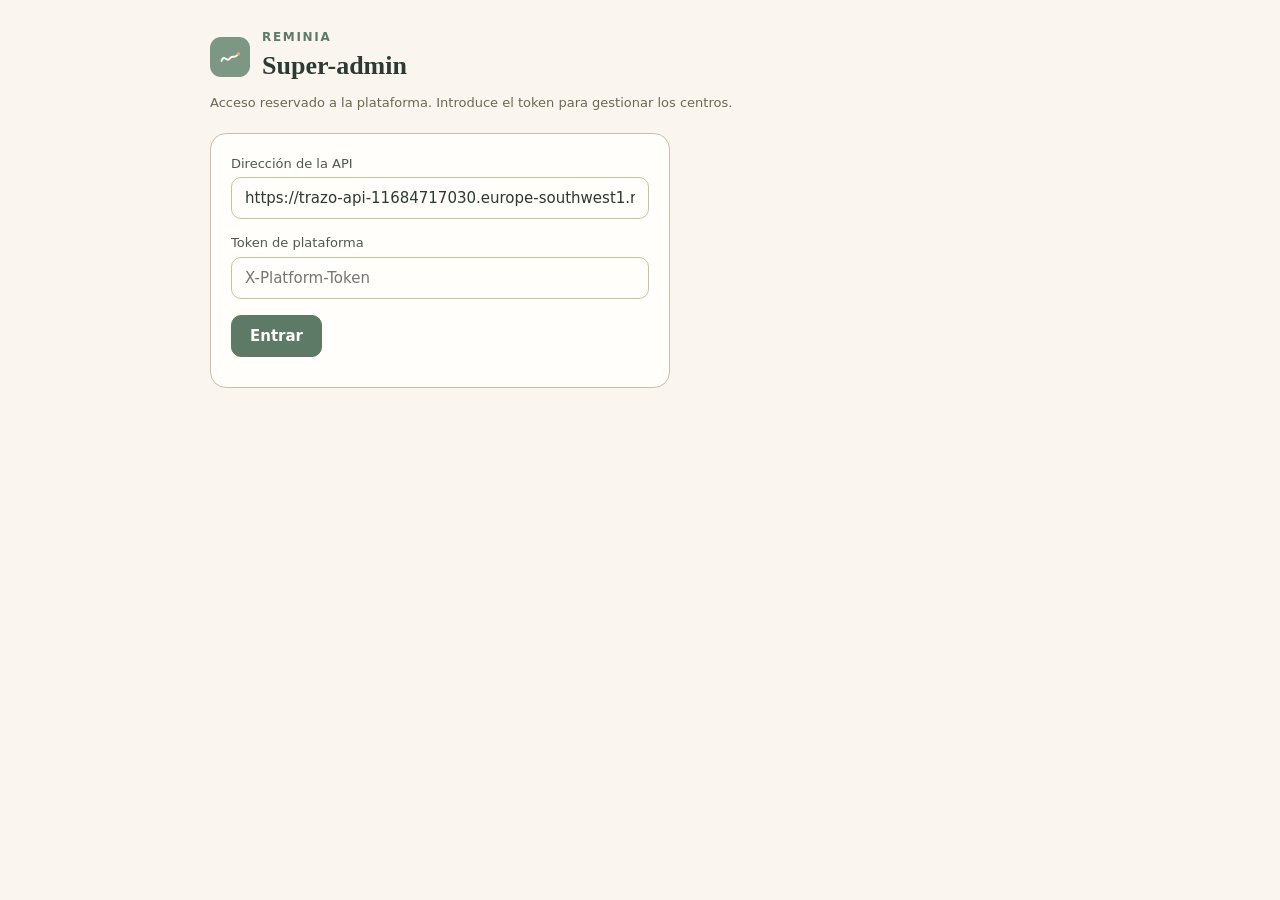
==== apps/superadmin/index.html @ b967303d "Rebrand (panel + superadmin): textos visibles Trazo -> Reminia Wordmark, titulos de pestana, prosa d" ====
<!doctype html>
<html lang="es">
<head>
<meta charset="utf-8">
<meta name="viewport" content="width=device-width, initial-scale=1">
<title>Reminia · Super-admin</title>
<style>
  :root{
    --ivory:#FAF6EF; --card:#F2ECDF; --ink:#2B3A32; --sage:#7C9885; --sage-dark:#5C7A66;
    --coral:#E8A87C; --coral-dark:#C97B4A; --sand:#C9BFA4; --white:#FFFEFB; --muted:#4A5A50; --faint:#6E6752;
  }
  *{box-sizing:border-box}
  body{margin:0;background:var(--ivory);color:var(--ink);
    font-family:"Segoe UI",system-ui,Arial,sans-serif;font-size:16px;line-height:1.5}
  h1,h2,h3{font-family:Georgia,"Times New Roman",serif;font-weight:600;margin:0}
  a{color:inherit}
  .wrap{max-width:900px;margin:0 auto;padding:28px 20px 60px}
  .eyebrow{font-size:12px;letter-spacing:.14em;text-transform:uppercase;color:var(--sage-dark);font-weight:700}
  .logo{display:flex;align-items:center;gap:12px;margin-bottom:6px}
  .logo .mark{width:40px;height:40px;border-radius:11px;background:var(--sage);display:flex;align-items:center;justify-content:center}
  .card{background:var(--white);border:1px solid var(--sand);border-radius:16px;padding:20px;margin-bottom:16px}
  label{display:block;font-size:13px;color:var(--muted);margin-bottom:4px}
  input,select{width:100%;padding:11px 13px;border:1.5px solid var(--sand);border-radius:10px;background:var(--white);
    color:var(--ink);font-size:15px;font-family:inherit}
  input:focus,select:focus{outline:3px solid var(--sage-dark);outline-offset:1px}
  .grid{display:grid;grid-template-columns:repeat(auto-fit,minmax(200px,1fr));gap:12px}
  .btn{border:1.5px solid var(--sage-dark);background:var(--sage-dark);color:var(--white);font-weight:600;
    font-size:15px;padding:11px 18px;border-radius:10px;cursor:pointer;font-family:inherit}
  .btn.ghost{background:transparent;color:var(--sage-dark);border-color:var(--sand)}
  .btn.coral{background:var(--coral-dark);border-color:var(--coral-dark)}
  .btn:disabled{opacity:.5;cursor:not-allowed}
  .row{display:flex;align-items:center;gap:12px;flex-wrap:wrap}
  .grow{flex:1 1 240px}
  .badge{font-size:12px;font-weight:700;padding:3px 10px;border-radius:999px}
  .badge.ok{background:#EDF3EE;color:var(--sage-dark)}
  .badge.block{background:#FBEFE4;color:var(--coral-dark)}
  .muted{color:var(--faint);font-size:13px}
  .msg{font-size:14px;margin-top:10px}
  .msg.err{color:var(--coral-dark)}
  .msg.ok{color:var(--sage-dark)}
  .centro{border:1px solid var(--sand);border-radius:14px;padding:16px;margin-bottom:12px;background:var(--white)}
  .centro.blocked{opacity:.72}
  .staff-list{margin-top:12px;border-top:1px dashed var(--sand);padding-top:10px}
  .staff-row{display:flex;justify-content:space-between;gap:10px;font-size:14px;padding:4px 0}
  .hidden{display:none}
  .topbar{display:flex;justify-content:space-between;align-items:flex-start;gap:16px;margin-bottom:22px}
</style>
</head>
<body>
<div class="wrap">

  <!-- ENTRADA (token) -->
  <section id="gate">
    <div class="logo">
      <span class="mark"><svg width="26" height="26" viewBox="0 0 40 40"><path d="M7 26 C11 14 15 30 20 22 C24 16 27 24 33 15" fill="none" stroke="#FFFEFB" stroke-width="3" stroke-linecap="round"/><circle cx="33" cy="15" r="2.6" fill="#E8A87C"/></svg></span>
      <div><div class="eyebrow">Reminia</div><h1 style="font-size:26px">Super-admin</h1></div>
    </div>
    <p class="muted" style="margin:8px 0 20px">Acceso reservado a la plataforma. Introduce el token para gestionar los centros.</p>
    <div class="card" style="max-width:460px">
      <label>Dirección de la API</label>
      <input id="apiBase" placeholder="http://localhost:8000">
      <label style="margin-top:14px">Token de plataforma</label>
      <input id="token" type="password" placeholder="X-Platform-Token" autocomplete="off">
      <div style="margin-top:16px" class="row">
        <button class="btn" id="entrar">Entrar</button>
      </div>
      <div id="gateMsg" class="msg"></div>
    </div>
  </section>

  <!-- PANEL -->
  <section id="panel" class="hidden">
    <div class="topbar">
      <div class="logo" style="margin:0">
        <span class="mark"><svg width="26" height="26" viewBox="0 0 40 40"><path d="M7 26 C11 14 15 30 20 22 C24 16 27 24 33 15" fill="none" stroke="#FFFEFB" stroke-width="3" stroke-linecap="round"/><circle cx="33" cy="15" r="2.6" fill="#E8A87C"/></svg></span>
        <div><div class="eyebrow">Reminia · Super-admin</div><h1 style="font-size:24px">Centros</h1></div>
      </div>
      <button class="btn ghost" id="salir">Cerrar</button>
    </div>

    <!-- Crear centro -->
    <div class="card">
      <h2 style="font-size:18px;margin-bottom:14px">Dar de alta un centro nuevo</h2>
      <div class="grid">
        <div><label>Nombre del centro</label><input id="cNombre" placeholder="Centro de Día X"></div>
        <div><label>Email del administrador</label><input id="cEmail" placeholder="admin@centrox.es"></div>
        <div><label>Contraseña (mín. 8)</label><input id="cPass" type="password" placeholder="••••••••"></div>
        <div><label>Nombre del administrador</label><input id="cAdmin" placeholder="Nombre Apellidos"></div>
      </div>
      <div class="row" style="margin-top:16px">
        <button class="btn" id="crear">Crear centro + admin</button>
        <span id="crearMsg" class="msg"></span>
      </div>
    </div>

    <div id="lista"></div>
  </section>
</div>

<script>
const $ = (id) => document.getElementById(id);
let API = "", TOKEN = "";

function headers(){ return { "X-Platform-Token": TOKEN, "Content-Type": "application/json" }; }
async function api(path, opts={}){
  const r = await fetch(API + path, { headers: headers(), ...opts });
  const txt = await r.text();
  let body; try { body = txt ? JSON.parse(txt) : null; } catch { body = txt; }
  if(!r.ok){ const e = new Error((body && body.detail) || ("Error "+r.status)); e.status = r.status; throw e; }
  return body;
}

async function entrar(){
  API = ($("apiBase").value.trim() || "http://localhost:8000").replace(/\/$/, "");
  TOKEN = $("token").value.trim();
  $("gateMsg").textContent = "";
  if(!TOKEN){ $("gateMsg").className = "msg err"; $("gateMsg").textContent = "Pon el token."; return; }
  try {
    await api("/plataforma/centros");   // valida el token
    sessionStorage.setItem("tz_api", API);
    sessionStorage.setItem("tz_tok", TOKEN);
    $("gate").classList.add("hidden");
    $("panel").classList.remove("hidden");
    cargar();
  } catch(e){
    $("gateMsg").className = "msg err";
    $("gateMsg").textContent = e.status === 401 ? "Token incorrecto." :
      e.status === 404 ? "La plataforma no tiene token configurado en el servidor." :
      "No se pudo conectar con la API. Revisa la dirección.";
  }
}

function salir(){
  sessionStorage.removeItem("tz_tok");
  TOKEN = "";
  $("panel").classList.add("hidden");
  $("gate").classList.remove("hidden");
}

async function cargar(){
  $("lista").innerHTML = '<p class="muted">Cargando centros…</p>';
  try {
    const centros = await api("/plataforma/centros");
    if(!centros.length){ $("lista").innerHTML = '<p class="muted">Aún no hay centros. Crea el primero arriba.</p>'; return; }
    $("lista").innerHTML = resumenGlobal(centros) + centros.map(tarjetaCentro).join("");
  } catch(e){
    $("lista").innerHTML = '<p class="msg err">No se pudieron cargar los centros: '+e.message+'</p>';
  }
}

// Cabecera de totales de TODA la plataforma (vista de panel global).
function resumenGlobal(centros){
  const sum = (f) => centros.reduce((a,c)=>a+(f(c)||0),0);
  const t = {
    centros: centros.length,
    activos: centros.filter(c=>c.activo).length,
    trab: sum(c=>c.n_staff_activos),
    personas: sum(c=>c.n_pacientes),
    activas: sum(c=>c.personas_activas),
    sobre: centros.filter(c=>c.sobre_tope).length,
  };
  const tile = (n,l) => `<div style="flex:1;min-width:110px;text-align:center">
    <div style="font-size:30px;font-weight:800;color:#1F7A70;line-height:1">${n}</div>
    <div style="font-size:12.5px;color:#5A716E;margin-top:4px">${l}</div></div>`;
  const aviso = t.sobre>0
    ? `<div style="margin-top:12px;background:#FDEEE8;border:1px solid #E7B7A0;border-radius:10px;padding:10px 14px;color:#8A3B22;font-size:13.5px">⚠ ${t.sobre} centro(s) por encima de su tope de personas — revisa la facturación por excedente.</div>`
    : '';
  return `<div style="background:#F5FBFA;border:1px solid #D2E6E2;border-radius:14px;padding:18px;margin-bottom:20px">
    <div style="display:flex;flex-wrap:wrap;gap:12px">
      ${tile(t.centros, 'centros ('+t.activos+' activos)')}
      ${tile(t.trab, 'trabajadores')}
      ${tile(t.personas, 'personas de alta')}
      ${tile(t.activas, 'activas este mes')}
    </div>${aviso}
  </div>`;
}

function esc(s){ return String(s).replace(/[&<>"]/g, c => ({'&':'&amp;','<':'&lt;','>':'&gt;','"':'&quot;'}[c])); }
function fecha(iso){ try { return new Date(iso).toLocaleDateString("es-ES"); } catch { return ""; } }

function tarjetaCentro(c){
  const badge = c.activo ? '<span class="badge ok">Activo</span>' : '<span class="badge block">Bloqueado</span>';
  // Aviso de TOPE: personas activas del mes vs plan. Si se pasa, badge naranja
  // (base de la facturación por excedente / detección de "1 centro en 3 sedes").
  const tope = c.tope_personas || 0;
  const act = c.personas_activas || 0;
  const topeBadge = (c.sobre_tope)
    ? `<span class="badge block" title="Se ha pasado del tope del plan">⚠ ${act}/${tope} activas · +${c.personas_extra} extra</span>`
    : (tope ? `<span class="badge ok" style="background:#E8F5F2;color:#1F7A70">${act}/${tope} activas</span>` : '');
  const btn = c.activo
    ? `<button class="btn coral" onclick="bloquear('${c.id}', false)">Bloquear</button>`
    : `<button class="btn" onclick="bloquear('${c.id}', true)">Reactivar</button>`;
  // Suscripción: estado + fin de prueba, con color según el estado.
  const est = c.estado_suscripcion || 'cortesia';
  const estColor = est==='activa' ? '#1F7A70' : est==='cortesia' ? '#0a7a5a'
    : est==='prueba' ? '#C97B4A' : '#b00020';
  const finP = (est==='prueba' && c.fecha_fin_prueba) ? ' · hasta '+fecha(c.fecha_fin_prueba) : '';
  const subBadge = `<span class="badge" style="background:#F2ECDF;color:${estColor}">suscripción: ${est}${finP}</span>`;
  return `<div class="centro ${c.activo ? '' : 'blocked'}" id="c-${c.id}">
    <div class="row">
      <div class="grow">
        <h3 style="font-size:19px">${esc(c.nombre)} &nbsp;${badge} &nbsp;${topeBadge} &nbsp;${subBadge}</h3>
        <div class="muted">Alta: ${fecha(c.creado_en)} · ${c.n_staff_activos}/${c.n_staff} cuentas activas · ${c.n_pacientes} personas dadas de alta · ${act} activas este mes (plan: ${tope})</div>
      </div>
      <button class="btn ghost" onclick="verStaff('${c.id}')">Ver cuentas</button>
      ${btn}
    </div>
    <div class="row" style="margin-top:8px; gap:6px; flex-wrap:wrap">
      <span class="muted" style="align-self:center">Suscripción:</span>
      <button class="btn ghost" onclick="suscripcion('${c.id}',{estado:'cortesia'})">Cortesía (gratis)</button>
      <button class="btn ghost" onclick="suscripcion('${c.id}',{dias_prueba:30})">+30 días prueba</button>
      <button class="btn ghost" onclick="suscripcion('${c.id}',{estado:'activa'})">Marcar activa</button>
      <button class="btn coral" onclick="suscripcion('${c.id}',{estado:'suspendido'})">Suspender</button>
    </div>
    <div class="staff-list hidden" id="s-${c.id}"></div>
  </div>`;
}

async function suscripcion(id, body){
  try { await api("/plataforma/centros/"+id+"/suscripcion", { method:"PATCH", body: JSON.stringify(body) }); cargar(); }
  catch(e){ alert("No se pudo cambiar la suscripción: "+e.message); }
}

async function bloquear(id, activo){
  if(!confirm(activo ? "¿Reactivar el acceso de este centro?" : "¿Bloquear el acceso de este centro? Nadie podrá entrar (los datos se conservan).")) return;
  try { await api("/plataforma/centros/"+id, { method:"PATCH", body: JSON.stringify({ activo }) }); cargar(); }
  catch(e){ alert("No se pudo: "+e.message); }
}

async function verStaff(id){
  const box = $("s-"+id);
  if(!box.classList.contains("hidden")){ box.classList.add("hidden"); return; }
  box.classList.remove("hidden");
  box.innerHTML = '<span class="muted">Cargando cuentas…</span>';
  try {
    const staff = await api("/plataforma/centros/"+id+"/staff");
    if(!staff.length){ box.innerHTML = '<span class="muted">Sin cuentas.</span>'; return; }
    box.innerHTML = staff.map(s => `<div class="staff-row">
      <span><b>${esc(s.nombre)}</b> · ${s.rol === 'admin_centro' ? 'Administración' : 'Maestra'} · ${esc(s.email)}</span>
      <span class="badge ${s.activo ? 'ok' : 'block'}">${s.activo ? 'activa' : 'baja'}</span>
    </div>`).join("");
  } catch(e){ box.innerHTML = '<span class="msg err">'+e.message+'</span>'; }
}

async function crearCentro(){
  const body = {
    centro: $("cNombre").value.trim(),
    email: $("cEmail").value.trim(),
    password: $("cPass").value,
    nombre: $("cAdmin").value.trim() || "Administración del centro",
  };
  const msg = $("crearMsg"); msg.textContent = "";
  if(!body.centro || !body.email){ msg.className="msg err"; msg.textContent="Pon nombre de centro y email."; return; }
  if(body.password.length < 8){ msg.className="msg err"; msg.textContent="La contraseña debe tener al menos 8 caracteres."; return; }
  try {
    const r = await api("/plataforma/centros", { method:"POST", body: JSON.stringify(body) });
    msg.className = "msg ok"; msg.textContent = r.mensaje;
    $("cNombre").value = $("cEmail").value = $("cPass").value = $("cAdmin").value = "";
    cargar();
  } catch(e){ msg.className="msg err"; msg.textContent = "No se pudo: "+e.message; }
}

// Eventos + restaurar sesión
$("entrar").onclick = entrar;
$("token").addEventListener("keydown", e => { if(e.key === "Enter") entrar(); });
$("salir").onclick = salir;
$("crear").onclick = crearCentro;
$("apiBase").value = sessionStorage.getItem("tz_api") || "https://trazo-api-11684717030.europe-southwest1.run.app";
if(sessionStorage.getItem("tz_tok")){
  $("token").value = sessionStorage.getItem("tz_tok");
  entrar();
}
</script>
</body>
</html>
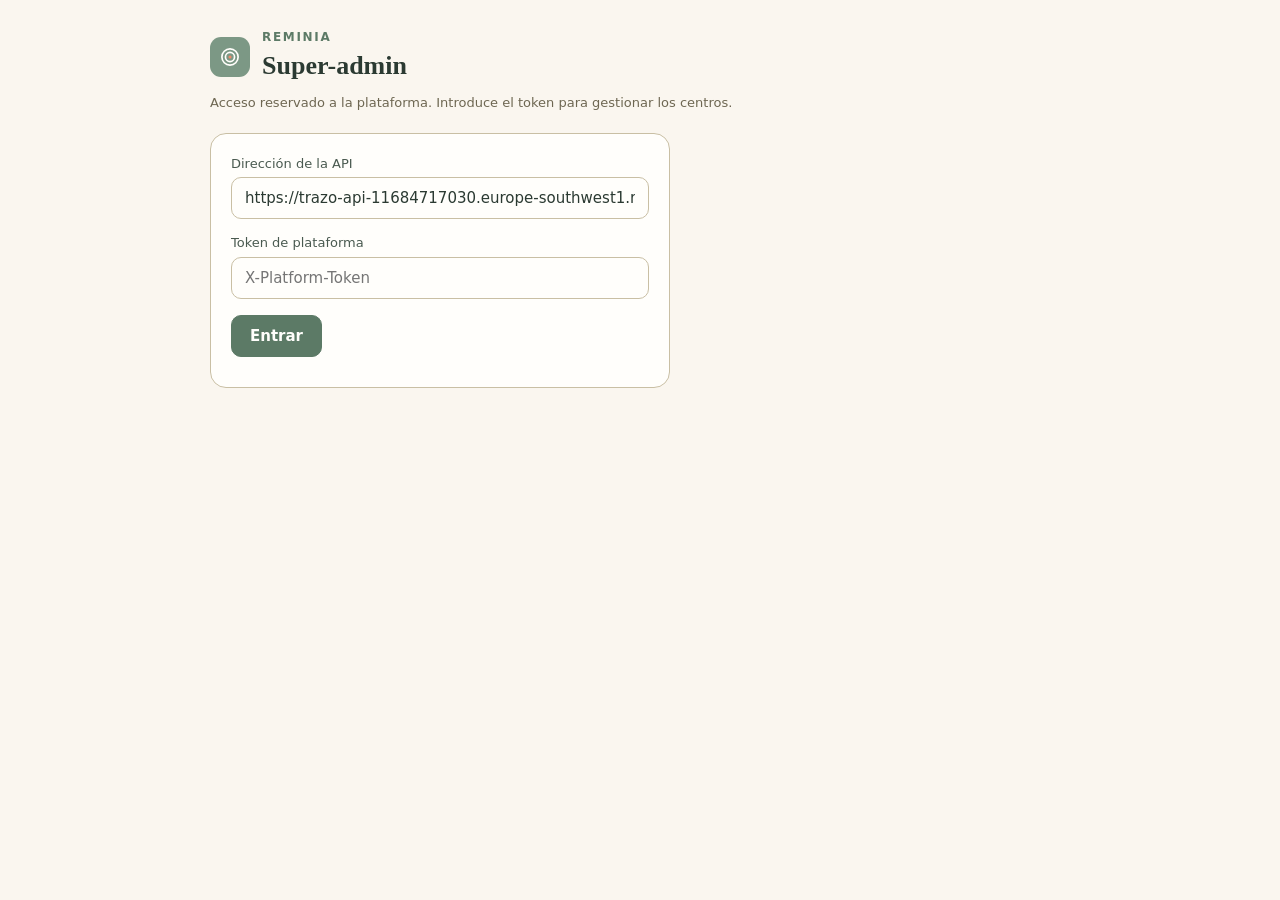
==== commit 5f5760c3: "Logo Reminia: anillos concentricos (sustituye el trazo) en todas las superficies Nuevo icono de marc" ====
--- a/apps/superadmin/index.html
+++ b/apps/superadmin/index.html
@@ -52,7 +52,7 @@
   <!-- ENTRADA (token) -->
   <section id="gate">
     <div class="logo">
-      <span class="mark"><svg width="26" height="26" viewBox="0 0 40 40"><path d="M7 26 C11 14 15 30 20 22 C24 16 27 24 33 15" fill="none" stroke="#FFFEFB" stroke-width="3" stroke-linecap="round"/><circle cx="33" cy="15" r="2.6" fill="#E8A87C"/></svg></span>
+      <span class="mark"><svg width="26" height="26" viewBox="0 0 40 40"><circle cx="20" cy="20" r="12.5" fill="none" stroke="#FFFEFB" stroke-width="2.6"/><circle cx="20" cy="20" r="7" fill="none" stroke="#FFFEFB" stroke-width="2.6"/><circle cx="20" cy="20" r="2.4" fill="#F08A6B"/></svg></span>
       <div><div class="eyebrow">Reminia</div><h1 style="font-size:26px">Super-admin</h1></div>
     </div>
     <p class="muted" style="margin:8px 0 20px">Acceso reservado a la plataforma. Introduce el token para gestionar los centros.</p>
@@ -72,7 +72,7 @@
   <section id="panel" class="hidden">
     <div class="topbar">
       <div class="logo" style="margin:0">
-        <span class="mark"><svg width="26" height="26" viewBox="0 0 40 40"><path d="M7 26 C11 14 15 30 20 22 C24 16 27 24 33 15" fill="none" stroke="#FFFEFB" stroke-width="3" stroke-linecap="round"/><circle cx="33" cy="15" r="2.6" fill="#E8A87C"/></svg></span>
+        <span class="mark"><svg width="26" height="26" viewBox="0 0 40 40"><circle cx="20" cy="20" r="12.5" fill="none" stroke="#FFFEFB" stroke-width="2.6"/><circle cx="20" cy="20" r="7" fill="none" stroke="#FFFEFB" stroke-width="2.6"/><circle cx="20" cy="20" r="2.4" fill="#F08A6B"/></svg></span>
         <div><div class="eyebrow">Reminia · Super-admin</div><h1 style="font-size:24px">Centros</h1></div>
       </div>
       <button class="btn ghost" id="salir">Cerrar</button>
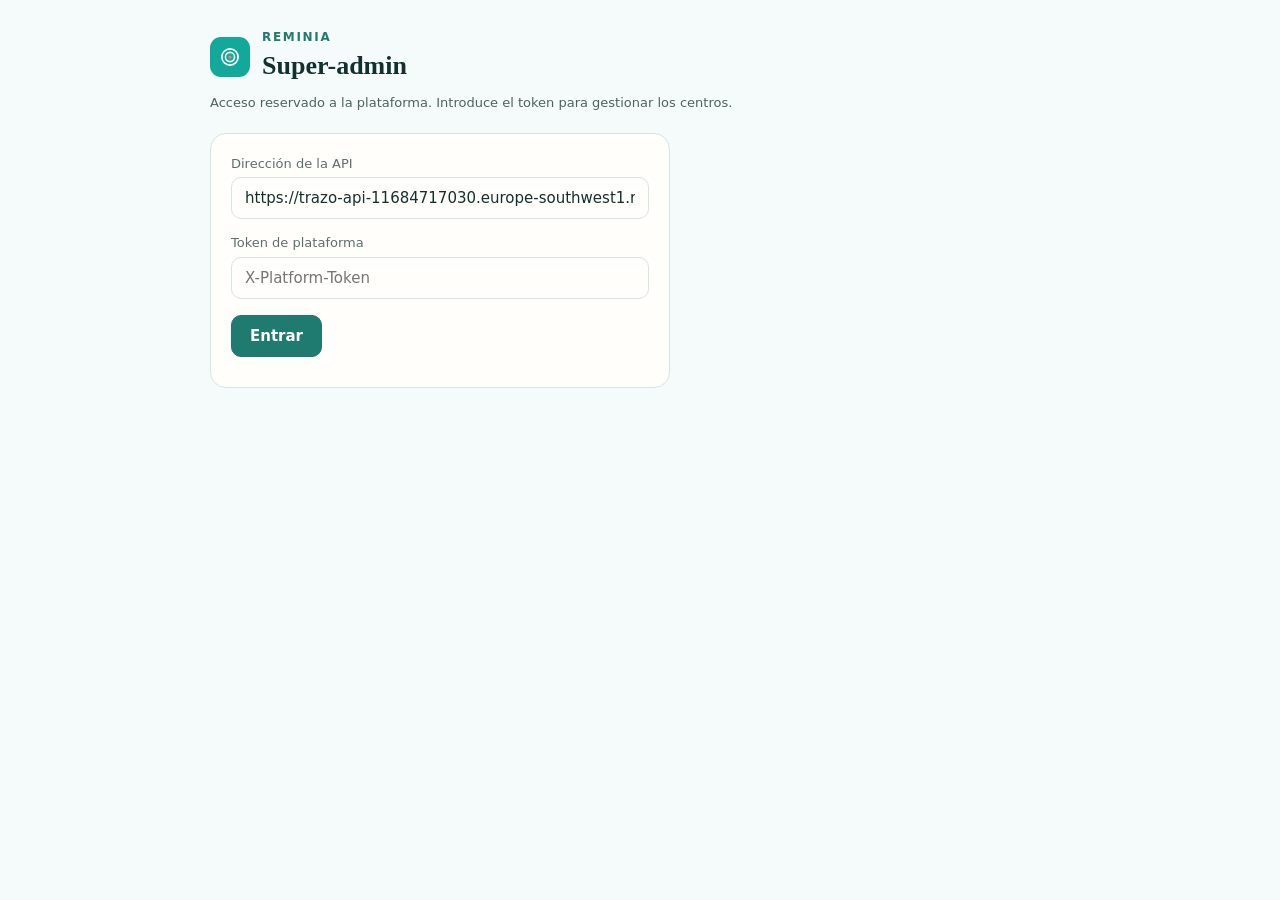
==== commit d033bd4b: "Super-admin: crear centro con cortesia a medida (15/30/…) + corte automatico - alta_centro_admin ace" ====
--- a/apps/superadmin/index.html
+++ b/apps/superadmin/index.html
@@ -6,8 +6,8 @@
 <title>Reminia · Super-admin</title>
 <style>
   :root{
-    --ivory:#FAF6EF; --card:#F2ECDF; --ink:#2B3A32; --sage:#7C9885; --sage-dark:#5C7A66;
-    --coral:#E8A87C; --coral-dark:#C97B4A; --sand:#C9BFA4; --white:#FFFEFB; --muted:#4A5A50; --faint:#6E6752;
+    --ivory:#F5FBFA; --card:#E8F5F2; --ink:#12312E; --sage:#12A99B; --sage-dark:#1F7A70;
+    --coral:#F08A6B; --coral-dark:#C4553A; --sand:#D2E6E2; --white:#FFFEFB; --muted:#5A716E; --faint:#4E635F;
   }
   *{box-sizing:border-box}
   body{margin:0;background:var(--ivory);color:var(--ink);
@@ -86,9 +86,19 @@
         <div><label>Email del administrador</label><input id="cEmail" placeholder="admin@centrox.es"></div>
         <div><label>Contraseña (mín. 8)</label><input id="cPass" type="password" placeholder="••••••••"></div>
         <div><label>Nombre del administrador</label><input id="cAdmin" placeholder="Nombre Apellidos"></div>
-      </div>
-      <div class="row" style="margin-top:16px">
-        <button class="btn" id="crear">Crear centro + admin</button>
+        <div>
+          <label>Cortesía de prueba</label>
+          <select id="cDias">
+            <option value="15">15 días gratis</option>
+            <option value="30" selected>1 mes gratis (30 días)</option>
+            <option value="45">45 días gratis</option>
+            <option value="60">2 meses gratis (60 días)</option>
+          </select>
+        </div>
+      </div>
+      <p class="muted" style="margin-top:10px">Al terminar la cortesía se corta el acceso automáticamente y se le invita a pagar para seguir. Los datos se conservan.</p>
+      <div class="row" style="margin-top:14px">
+        <button class="btn" id="crear">Crear centro + cortesía</button>
         <span id="crearMsg" class="msg"></span>
       </div>
     </div>
@@ -207,8 +217,10 @@
     </div>
     <div class="row" style="margin-top:8px; gap:6px; flex-wrap:wrap">
       <span class="muted" style="align-self:center">Suscripción:</span>
-      <button class="btn ghost" onclick="suscripcion('${c.id}',{estado:'cortesia'})">Cortesía (gratis)</button>
-      <button class="btn ghost" onclick="suscripcion('${c.id}',{dias_prueba:30})">+30 días prueba</button>
+      <button class="btn ghost" onclick="suscripcion('${c.id}',{dias_prueba:15})">Prueba 15 días</button>
+      <button class="btn ghost" onclick="suscripcion('${c.id}',{dias_prueba:30})">Prueba 30 días</button>
+      <button class="btn ghost" onclick="pruebaAMedida('${c.id}')">A medida…</button>
+      <button class="btn ghost" onclick="suscripcion('${c.id}',{estado:'cortesia'})" title="Gratis sin caducar">Cortesía fija</button>
       <button class="btn ghost" onclick="suscripcion('${c.id}',{estado:'activa'})">Marcar activa</button>
       <button class="btn coral" onclick="suscripcion('${c.id}',{estado:'suspendido'})">Suspender</button>
     </div>
@@ -219,6 +231,14 @@
 async function suscripcion(id, body){
   try { await api("/plataforma/centros/"+id+"/suscripcion", { method:"PATCH", body: JSON.stringify(body) }); cargar(); }
   catch(e){ alert("No se pudo cambiar la suscripción: "+e.message); }
+}
+
+function pruebaAMedida(id){
+  const d = prompt("¿Cuántos días de cortesía/prueba? (se corta el acceso al terminar)", "30");
+  if(d === null) return;
+  const dias = parseInt(d, 10);
+  if(!dias || dias < 1 || dias > 365){ alert("Pon un número de días entre 1 y 365."); return; }
+  suscripcion(id, { dias_prueba: dias });
 }
 
 async function bloquear(id, activo){
@@ -248,6 +268,7 @@
     email: $("cEmail").value.trim(),
     password: $("cPass").value,
     nombre: $("cAdmin").value.trim() || "Administración del centro",
+    dias_prueba: parseInt($("cDias").value, 10) || 30,
   };
   const msg = $("crearMsg"); msg.textContent = "";
   if(!body.centro || !body.email){ msg.className="msg err"; msg.textContent="Pon nombre de centro y email."; return; }
